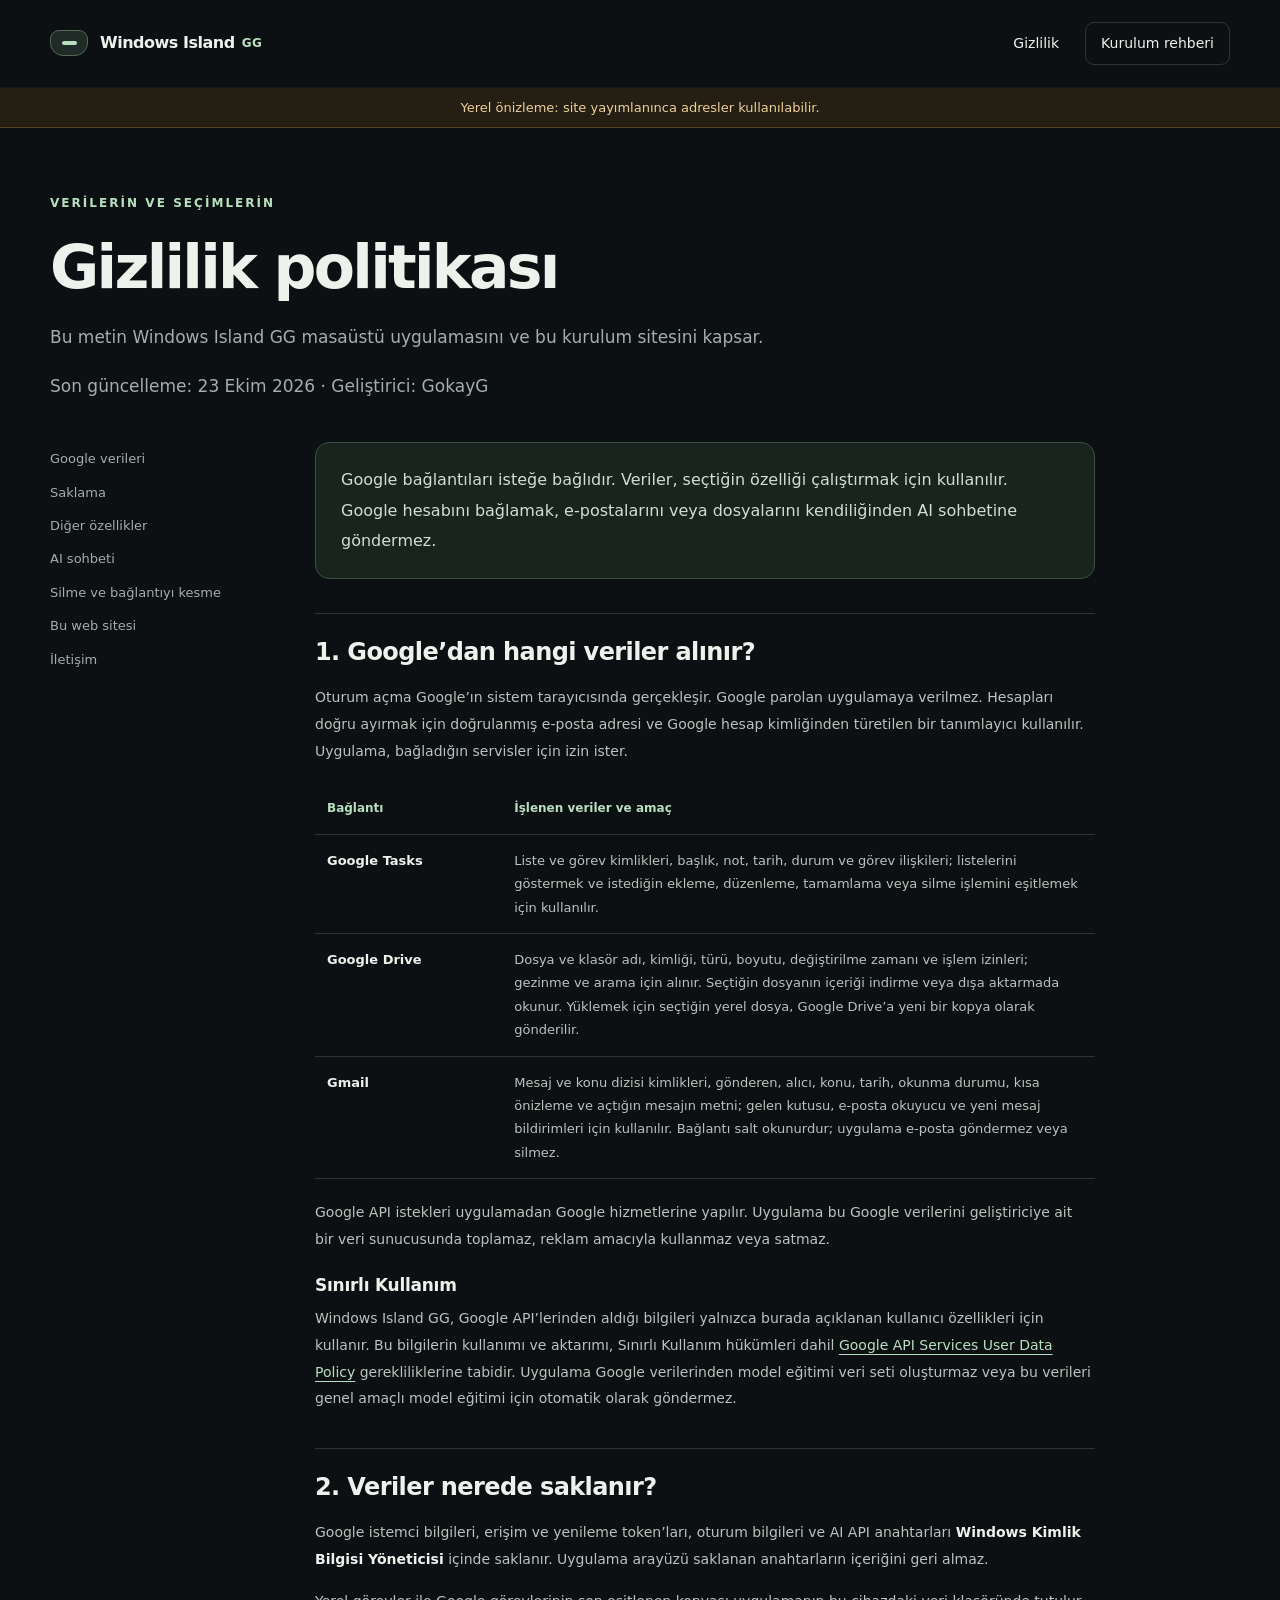
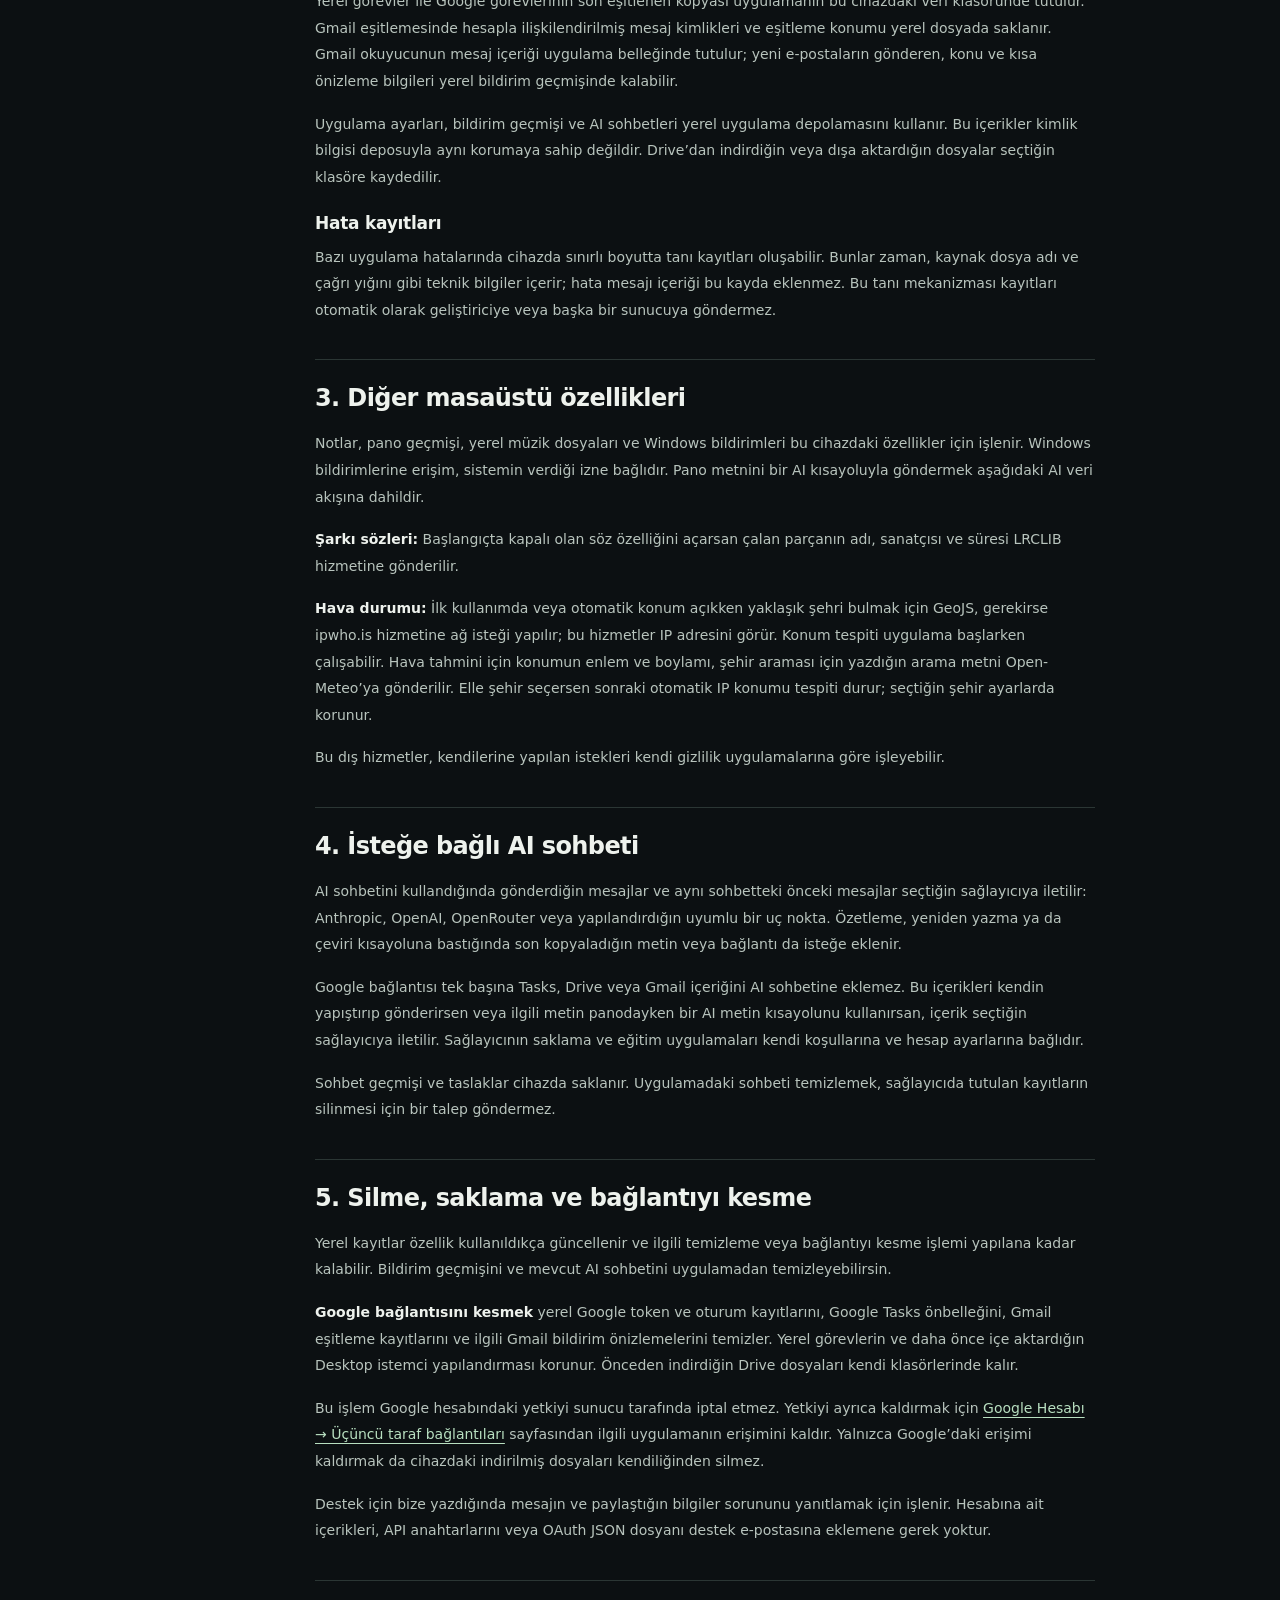
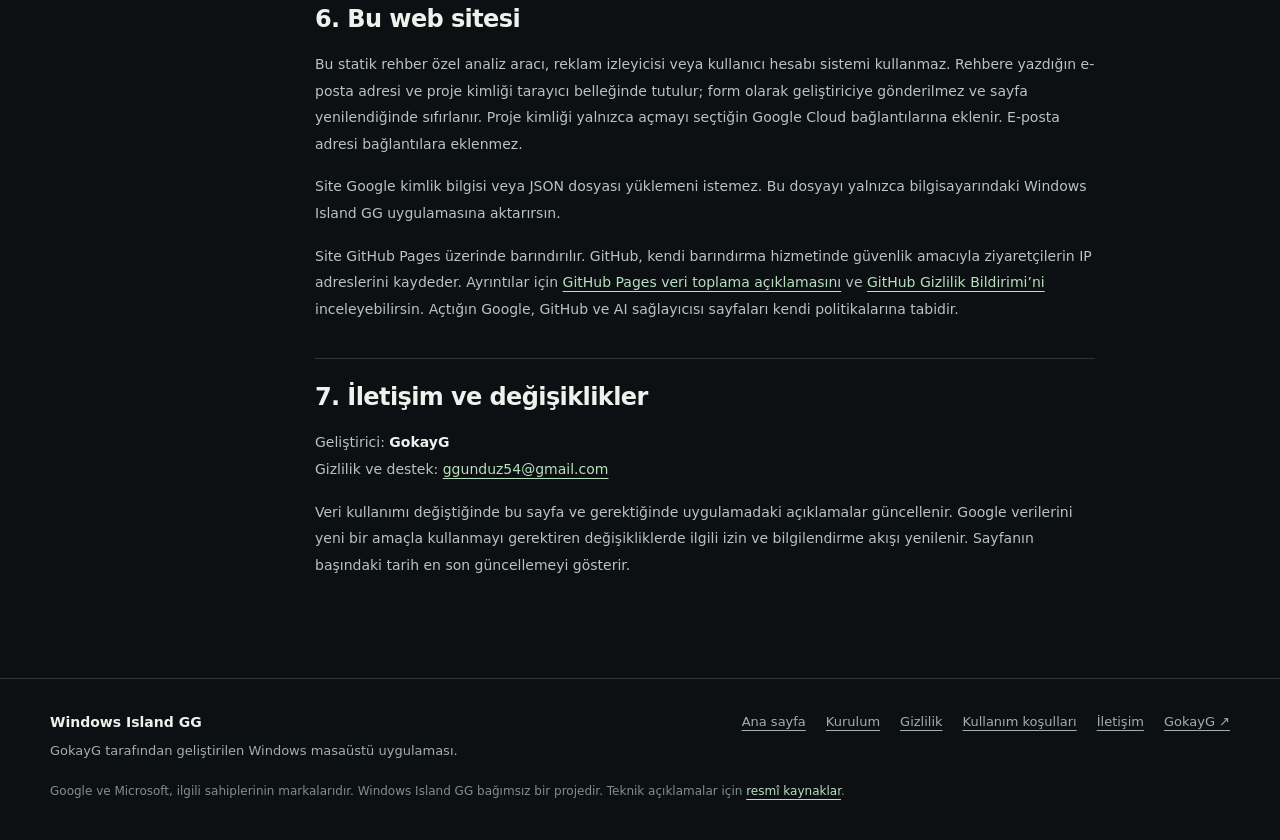
==== privacy.html @ 5be058dc "Publish Windows Island GG information and Google setup guide" ====
<!doctype html>
<html lang="tr"><head><meta charset="utf-8"><meta name="viewport" content="width=device-width,initial-scale=1"><meta name="theme-color" content="#0c1012"><meta name="description" content="Windows Island GG’nin Google verilerini, yerel depolamayı ve isteğe bağlı AI sohbetini nasıl kullandığını öğren."><meta name="referrer" content="strict-origin-when-cross-origin"><title>Gizlilik politikası · Windows Island GG</title><link rel="stylesheet" href="assets/site.css"><script src="assets/setup.js" defer></script></head><body><a class="skip-link" href="#main">İçeriğe geç</a>
<header class="site-header"><div class="container header-inner"><a class="brand" href="index.html" aria-label="Windows Island GG ana sayfa"><span class="brand-mark" aria-hidden="true"></span>Windows Island <span>GG</span></a><nav class="header-nav" aria-label="Ana gezinme"><a href="privacy.html" class="hide-mobile" aria-current="page">Gizlilik</a><a href="setup.html" class="nav-action">Kurulum rehberi</a></nav></div></header>
<div class="local-preview" data-local-preview hidden>Yerel önizleme: site yayımlanınca adresler kullanılabilir.</div><main id="main" class="container"><div class="page-heading"><p class="eyebrow">Verilerin ve seçimlerin</p><h1>Gizlilik politikası</h1><p>Bu metin Windows Island GG masaüstü uygulamasını ve bu kurulum sitesini kapsar.</p><p class="meta">Son güncelleme: 23 Ekim 2026 · Geliştirici: GokayG</p></div><div class="legal-wrap"><nav class="legal-nav" aria-label="Gizlilik bölümleri"><a href="#google-data">Google verileri</a><a href="#storage">Saklama</a><a href="#other-features">Diğer özellikler</a><a href="#ai">AI sohbeti</a><a href="#delete">Silme ve bağlantıyı kesme</a><a href="#site">Bu web sitesi</a><a href="#contact">İletişim</a></nav><article class="legal-content"><p class="legal-lead">Google bağlantıları isteğe bağlıdır. Veriler, seçtiğin özelliği çalıştırmak için kullanılır. Google hesabını bağlamak, e-postalarını veya dosyalarını kendiliğinden AI sohbetine göndermez.</p>
<section id="google-data"><h2>1. Google’dan hangi veriler alınır?</h2><p>Oturum açma Google’ın sistem tarayıcısında gerçekleşir. Google parolan uygulamaya verilmez. Hesapları doğru ayırmak için doğrulanmış e-posta adresi ve Google hesap kimliğinden türetilen bir tanımlayıcı kullanılır. Uygulama, bağladığın servisler için izin ister.</p><div class="table-scroll"><table class="legal-table"><thead><tr><th>Bağlantı</th><th>İşlenen veriler ve amaç</th></tr></thead><tbody><tr><td>Google Tasks</td><td>Liste ve görev kimlikleri, başlık, not, tarih, durum ve görev ilişkileri; listelerini göstermek ve istediğin ekleme, düzenleme, tamamlama veya silme işlemini eşitlemek için kullanılır.</td></tr><tr><td>Google Drive</td><td>Dosya ve klasör adı, kimliği, türü, boyutu, değiştirilme zamanı ve işlem izinleri; gezinme ve arama için alınır. Seçtiğin dosyanın içeriği indirme veya dışa aktarmada okunur. Yüklemek için seçtiğin yerel dosya, Google Drive’a yeni bir kopya olarak gönderilir.</td></tr><tr><td>Gmail</td><td>Mesaj ve konu dizisi kimlikleri, gönderen, alıcı, konu, tarih, okunma durumu, kısa önizleme ve açtığın mesajın metni; gelen kutusu, e-posta okuyucu ve yeni mesaj bildirimleri için kullanılır. Bağlantı salt okunurdur; uygulama e-posta göndermez veya silmez.</td></tr></tbody></table></div><p>Google API istekleri uygulamadan Google hizmetlerine yapılır. Uygulama bu Google verilerini geliştiriciye ait bir veri sunucusunda toplamaz, reklam amacıyla kullanmaz veya satmaz.</p><h3>Sınırlı Kullanım</h3><p>Windows Island GG, Google API’lerinden aldığı bilgileri yalnızca burada açıklanan kullanıcı özellikleri için kullanır. Bu bilgilerin kullanımı ve aktarımı, Sınırlı Kullanım hükümleri dahil <a href="https://developers.google.com/terms/api-services-user-data-policy" target="_blank" rel="noopener noreferrer">Google API Services User Data Policy</a> gerekliliklerine tabidir. Uygulama Google verilerinden model eğitimi veri seti oluşturmaz veya bu verileri genel amaçlı model eğitimi için otomatik olarak göndermez.</p></section>
<section id="storage"><h2>2. Veriler nerede saklanır?</h2><p>Google istemci bilgileri, erişim ve yenileme token’ları, oturum bilgileri ve AI API anahtarları <strong>Windows Kimlik Bilgisi Yöneticisi</strong> içinde saklanır. Uygulama arayüzü saklanan anahtarların içeriğini geri almaz.</p><p>Yerel görevler ile Google görevlerinin son eşitlenen kopyası uygulamanın bu cihazdaki veri klasöründe tutulur. Gmail eşitlemesinde hesapla ilişkilendirilmiş mesaj kimlikleri ve eşitleme konumu yerel dosyada saklanır. Gmail okuyucunun mesaj içeriği uygulama belleğinde tutulur; yeni e-postaların gönderen, konu ve kısa önizleme bilgileri yerel bildirim geçmişinde kalabilir.</p><p>Uygulama ayarları, bildirim geçmişi ve AI sohbetleri yerel uygulama depolamasını kullanır. Bu içerikler kimlik bilgisi deposuyla aynı korumaya sahip değildir. Drive’dan indirdiğin veya dışa aktardığın dosyalar seçtiğin klasöre kaydedilir.</p><h3>Hata kayıtları</h3><p>Bazı uygulama hatalarında cihazda sınırlı boyutta tanı kayıtları oluşabilir. Bunlar zaman, kaynak dosya adı ve çağrı yığını gibi teknik bilgiler içerir; hata mesajı içeriği bu kayda eklenmez. Bu tanı mekanizması kayıtları otomatik olarak geliştiriciye veya başka bir sunucuya göndermez.</p></section>
<section id="other-features"><h2>3. Diğer masaüstü özellikleri</h2><p>Notlar, pano geçmişi, yerel müzik dosyaları ve Windows bildirimleri bu cihazdaki özellikler için işlenir. Windows bildirimlerine erişim, sistemin verdiği izne bağlıdır. Pano metnini bir AI kısayoluyla göndermek aşağıdaki AI veri akışına dahildir.</p><p><strong>Şarkı sözleri:</strong> Başlangıçta kapalı olan söz özelliğini açarsan çalan parçanın adı, sanatçısı ve süresi LRCLIB hizmetine gönderilir.</p><p><strong>Hava durumu:</strong> İlk kullanımda veya otomatik konum açıkken yaklaşık şehri bulmak için GeoJS, gerekirse ipwho.is hizmetine ağ isteği yapılır; bu hizmetler IP adresini görür. Konum tespiti uygulama başlarken çalışabilir. Hava tahmini için konumun enlem ve boylamı, şehir araması için yazdığın arama metni Open-Meteo’ya gönderilir. Elle şehir seçersen sonraki otomatik IP konumu tespiti durur; seçtiğin şehir ayarlarda korunur.</p><p>Bu dış hizmetler, kendilerine yapılan istekleri kendi gizlilik uygulamalarına göre işleyebilir.</p></section><section id="ai"><h2>4. İsteğe bağlı AI sohbeti</h2><p>AI sohbetini kullandığında gönderdiğin mesajlar ve aynı sohbetteki önceki mesajlar seçtiğin sağlayıcıya iletilir: Anthropic, OpenAI, OpenRouter veya yapılandırdığın uyumlu bir uç nokta. Özetleme, yeniden yazma ya da çeviri kısayoluna bastığında son kopyaladığın metin veya bağlantı da isteğe eklenir.</p><p>Google bağlantısı tek başına Tasks, Drive veya Gmail içeriğini AI sohbetine eklemez. Bu içerikleri kendin yapıştırıp gönderirsen veya ilgili metin panodayken bir AI metin kısayolunu kullanırsan, içerik seçtiğin sağlayıcıya iletilir. Sağlayıcının saklama ve eğitim uygulamaları kendi koşullarına ve hesap ayarlarına bağlıdır.</p><p>Sohbet geçmişi ve taslaklar cihazda saklanır. Uygulamadaki sohbeti temizlemek, sağlayıcıda tutulan kayıtların silinmesi için bir talep göndermez.</p></section>
<section id="delete"><h2>5. Silme, saklama ve bağlantıyı kesme</h2><p>Yerel kayıtlar özellik kullanıldıkça güncellenir ve ilgili temizleme veya bağlantıyı kesme işlemi yapılana kadar kalabilir. Bildirim geçmişini ve mevcut AI sohbetini uygulamadan temizleyebilirsin.</p><p><strong>Google bağlantısını kesmek</strong> yerel Google token ve oturum kayıtlarını, Google Tasks önbelleğini, Gmail eşitleme kayıtlarını ve ilgili Gmail bildirim önizlemelerini temizler. Yerel görevlerin ve daha önce içe aktardığın Desktop istemci yapılandırması korunur. Önceden indirdiğin Drive dosyaları kendi klasörlerinde kalır.</p><p>Bu işlem Google hesabındaki yetkiyi sunucu tarafında iptal etmez. Yetkiyi ayrıca kaldırmak için <a href="https://myaccount.google.com/connections" target="_blank" rel="noopener noreferrer">Google Hesabı → Üçüncü taraf bağlantıları</a> sayfasından ilgili uygulamanın erişimini kaldır. Yalnızca Google’daki erişimi kaldırmak da cihazdaki indirilmiş dosyaları kendiliğinden silmez.</p><p>Destek için bize yazdığında mesajın ve paylaştığın bilgiler sorununu yanıtlamak için işlenir. Hesabına ait içerikleri, API anahtarlarını veya OAuth JSON dosyanı destek e-postasına eklemene gerek yoktur.</p></section>
<section id="site"><h2>6. Bu web sitesi</h2><p>Bu statik rehber özel analiz aracı, reklam izleyicisi veya kullanıcı hesabı sistemi kullanmaz. Rehbere yazdığın e-posta adresi ve proje kimliği tarayıcı belleğinde tutulur; form olarak geliştiriciye gönderilmez ve sayfa yenilendiğinde sıfırlanır. Proje kimliği yalnızca açmayı seçtiğin Google Cloud bağlantılarına eklenir. E-posta adresi bağlantılara eklenmez.</p><p>Site Google kimlik bilgisi veya JSON dosyası yüklemeni istemez. Bu dosyayı yalnızca bilgisayarındaki Windows Island GG uygulamasına aktarırsın.</p><p>Site GitHub Pages üzerinde barındırılır. GitHub, kendi barındırma hizmetinde güvenlik amacıyla ziyaretçilerin IP adreslerini kaydeder. Ayrıntılar için <a href="https://docs.github.com/en/pages/getting-started-with-github-pages/what-is-github-pages#data-collection" target="_blank" rel="noopener noreferrer">GitHub Pages veri toplama açıklamasını</a> ve <a href="https://docs.github.com/en/site-policy/privacy-policies/github-general-privacy-statement" target="_blank" rel="noopener noreferrer">GitHub Gizlilik Bildirimi’ni</a> inceleyebilirsin. Açtığın Google, GitHub ve AI sağlayıcısı sayfaları kendi politikalarına tabidir.</p></section>
<section id="contact"><h2>7. İletişim ve değişiklikler</h2><p>Geliştirici: <strong>GokayG</strong><br>Gizlilik ve destek: <a href="mailto:ggunduz54@gmail.com">ggunduz54@gmail.com</a></p><p>Veri kullanımı değiştiğinde bu sayfa ve gerektiğinde uygulamadaki açıklamalar güncellenir. Google verilerini yeni bir amaçla kullanmayı gerektiren değişikliklerde ilgili izin ve bilgilendirme akışı yenilenir. Sayfanın başındaki tarih en son güncellemeyi gösterir.</p></section></article></div></main><footer class="site-footer"><div class="container"><div class="footer-top"><div class="footer-brand">Windows Island GG<small>GokayG tarafından geliştirilen Windows masaüstü uygulaması.</small></div><nav class="footer-links" aria-label="Alt bilgi"><a href="index.html">Ana sayfa</a><a href="setup.html">Kurulum</a><a href="privacy.html">Gizlilik</a><a href="terms.html">Kullanım koşulları</a><a href="mailto:ggunduz54@gmail.com">İletişim</a><a href="https://github.com/GokayG" target="_blank" rel="noopener noreferrer">GokayG ↗</a></nav></div><p class="footer-meta">Google ve Microsoft, ilgili sahiplerinin markalarıdır. Windows Island GG bağımsız bir projedir. Teknik açıklamalar için <a href="setup.html#sources">resmî kaynaklar</a>.</p></div></footer></body></html>
---- assets/site.css ----
@charset "UTF-8";
:root{color-scheme:dark;--bg:#0c1012;--panel:#141a1d;--panel-soft:#111719;--ink:#eef2ed;--muted:#a2afab;--line:#2b3634;--mint:#b8dfc0;--mint-dark:#17291e;--amber:#edd09b;--radius:20px;font-family:Inter,"Segoe UI",system-ui,-apple-system,BlinkMacSystemFont,sans-serif;font-synthesis:none}
*{box-sizing:border-box}html{scroll-behavior:smooth;scroll-padding-top:100px}body{margin:0;background:var(--bg);color:var(--ink);font-size:16px;line-height:1.65}button,input,textarea{font:inherit}a{color:var(--mint);text-decoration-thickness:1px;text-underline-offset:4px}a:hover{color:#ddf4e0}button,a,input,textarea,summary{touch-action:manipulation}button{cursor:pointer}button:disabled{cursor:default;opacity:.4}a:focus-visible,button:focus-visible,input:focus-visible,textarea:focus-visible,summary:focus-visible{outline:3px solid var(--mint);outline-offset:4px}h1,h2,h3,p{margin:0}h1,h2,h3{line-height:1.13;letter-spacing:-.045em}h1{font-size:clamp(40px,5.5vw,76px);font-weight:620}h2{font-size:clamp(28px,3vw,42px);font-weight:600}h3{font-size:21px;font-weight:600;letter-spacing:-.025em}p+p{margin-top:16px}ul,ol{padding-left:22px}li+li{margin-top:9px}strong{font-weight:650;color:var(--ink)}code{font: .89em "Cascadia Code",Consolas,monospace;overflow-wrap:anywhere}small{font-size:13px}.container{width:min(1180px,calc(100% - 64px));margin:0 auto}.muted{color:var(--muted)}.eyebrow{font-size:12px;text-transform:uppercase;letter-spacing:.17em;font-weight:650;color:var(--mint);margin-bottom:20px}.skip-link{position:fixed;top:8px;left:8px;z-index:100;transform:translateY(-160%);padding:12px 18px;border-radius:10px;background:var(--mint);color:#101913}.skip-link:focus{transform:none}.site-header{height:88px;border-bottom:1px solid #ffffff09;display:flex;align-items:center}.header-inner{display:flex;align-items:center;justify-content:space-between;gap:24px}.brand{display:flex;align-items:center;gap:12px;color:var(--ink);text-decoration:none;font-weight:650;letter-spacing:-.03em;font-size:16px}.brand-mark{width:38px;height:26px;background:#202a26;border:1px solid #536956;border-radius:9px 9px 13px 13px;display:grid;place-items:center}.brand-mark:after{content:"";width:15px;height:4px;border-radius:9px;background:var(--mint)}.brand span:last-child{color:var(--mint);font-size:12px;letter-spacing:.04em;margin-left:-5px}.header-nav{display:flex;align-items:center;gap:26px;font-size:14px}.header-nav a{color:var(--muted);text-decoration:none}.header-nav a[aria-current="page"],.header-nav a:hover{color:var(--ink)}.header-nav .nav-action{padding:9px 15px;border:1px solid var(--line);border-radius:9px;color:var(--ink)}.local-preview{padding:9px 20px;text-align:center;font-size:13px;color:var(--amber);background:#251e12;border-bottom:1px solid #554327}.local-preview[hidden]{display:none}.hero{padding:100px 0 86px;display:grid;grid-template-columns:1.05fr 1fr;align-items:center;gap:62px}.hero h1 span{color:var(--mint)}.hero-description{font-size:18px;line-height:1.65;color:var(--muted);max-width:500px;margin-top:28px}.hero-actions{display:flex;align-items:center;flex-wrap:wrap;gap:14px;margin-top:32px}.button{display:inline-flex;align-items:center;justify-content:center;gap:12px;min-height:46px;padding:12px 20px;border:1px solid var(--line);border-radius:10px;background:var(--panel);color:var(--ink);text-decoration:none;font-size:14px;font-weight:600;line-height:1.4}.button:hover{border-color:#708578;color:var(--ink);background:#202925}.button.primary{color:#15221a;background:var(--mint);border-color:var(--mint)}.button.primary:hover{background:#cce9d1;border-color:#cce9d1}.text-link{font-size:14px}.hero-meta{margin-top:24px;display:flex;gap:20px;flex-wrap:wrap;font-size:12px;color:var(--muted)}.hero-meta span:before{content:"";display:inline-block;width:5px;height:5px;background:var(--mint);border-radius:100%;margin-right:8px;vertical-align:2px}.product-stage{min-height:390px;position:relative;display:flex;align-items:center;justify-content:center;border:1px solid #334039;border-radius:28px;background:radial-gradient(ellipse at 70% 20%,#a9d6af13,transparent 60%),linear-gradient(145deg,#1a2420,#111715);padding:45px 28px}.stage-top{position:absolute;left:26px;top:20px;right:26px;display:flex;justify-content:space-between;font-size:10px;letter-spacing:.12em;text-transform:uppercase;color:#8b9d91}.stage-bottom{position:absolute;bottom:17px;left:26px;right:26px;text-align:center;font-size:11px;color:#83958a}.island-demo{width:100%;max-width:375px;border:1px solid #37443d;background:#0b0f0d;box-shadow:0 26px 55px #0008;border-radius:30px 30px 23px 23px;padding:0 24px 23px;transform:rotate(-2deg)}.demo-camera{width:69px;height:15px;border-radius:0 0 11px 11px;margin:0 auto 18px;background:#233329;display:flex;justify-content:center;align-items:center;gap:7px}.demo-camera i{width:5px;height:5px;border-radius:50%;background:#567761}.demo-header{display:flex;justify-content:space-between;align-items:center;margin-bottom:19px;font-size:11px;color:#9cab9f}.demo-header strong{font-size:15px}.demo-pill{border:1px solid #3c5041;background:#1c2e22;padding:3px 8px;border-radius:20px;color:#bddec5;font-size:10px}.demo-row{display:flex;gap:12px;align-items:center;border-top:1px solid #253128;padding:12px 0;font-size:12px}.demo-row:before{content:"";width:13px;height:13px;flex:none;border:1px solid #5b7160;border-radius:4px}.demo-row.done{color:#788b7b;text-decoration:line-through}.demo-row.done:before{background:#a9d2b2;border-color:#a9d2b2;box-shadow:inset 0 0 0 3px #213a28}.demo-tabs{display:flex;gap:7px;border-top:1px solid #253128;padding-top:14px;margin-top:3px}.demo-tabs span{font-size:10px;padding:5px 9px;border:1px solid #2b3a2e;border-radius:7px;color:#9eafa2}.demo-tabs span:first-child{color:#cee6d2;background:#1b2d20}.section{padding:68px 0;border-top:1px solid var(--line)}.section-heading{display:flex;align-items:flex-end;justify-content:space-between;gap:28px;margin-bottom:30px}.section-heading p{color:var(--muted);max-width:460px;font-size:15px}.feature-grid{display:grid;grid-template-columns:repeat(3,1fr);gap:16px}.feature{background:var(--panel-soft);border:1px solid var(--line);border-radius:var(--radius);padding:29px;min-width:0}.feature-number{display:inline-flex;align-items:center;justify-content:center;width:32px;height:32px;border:1px solid #415548;border-radius:10px;color:var(--mint);font:12px Consolas,monospace;margin-bottom:25px}.feature p{font-size:14px;line-height:1.7;margin-top:15px;color:var(--muted)}.quiet-row{display:flex;gap:26px;flex-wrap:wrap;margin-top:28px;color:var(--muted);font-size:13px}.callout{padding:38px 42px;border:1px solid #3c5142;border-radius:var(--radius);background:#16241b;display:flex;gap:30px;justify-content:space-between;align-items:center}.callout h2{font-size:29px}.callout p{margin-top:12px;color:#b3c6b7;max-width:670px;font-size:15px}.callout .button{flex:none}.site-footer{border-top:1px solid var(--line);padding:32px 0 38px;margin-top:64px}.footer-top{display:flex;justify-content:space-between;gap:30px;align-items:flex-start}.footer-links{display:flex;gap:20px;flex-wrap:wrap;font-size:13px}.footer-links a{color:var(--muted)}.footer-meta{font-size:12px;color:#7f9187;margin-top:20px;max-width:900px}.footer-brand{font-size:14px;font-weight:600}.footer-brand small{display:block;color:var(--muted);font-weight:400;margin-top:6px}.page-heading{padding:66px 0 42px;max-width:850px}.page-heading h1{font-size:clamp(36px,4.7vw,60px)}.page-heading p:not(.eyebrow){color:var(--muted);margin-top:21px;max-width:750px;font-size:17px}.page-heading .meta{font-size:13px;margin-top:15px}.wizard-layout{display:grid;grid-template-columns:220px minmax(0,1fr);gap:35px;align-items:start}.wizard-sidebar{position:sticky;top:24px}.step-nav{display:grid;gap:6px}.step-link{display:flex;gap:13px;align-items:center;background:transparent;border:1px solid transparent;color:var(--muted);border-radius:12px;text-align:left;padding:12px 13px;font-size:14px;line-height:1.3;min-height:51px}.step-link span{font:12px Consolas,monospace;color:#7b9383;min-width:16px}.step-link[aria-current="step"]{color:var(--ink);border-color:#3b5142;background:#19251d}.step-link[aria-current="step"] span{color:var(--mint)}.sidebar-note{font-size:12px;line-height:1.6;color:#8e9f94;margin:25px 13px 0}.wizard-main{min-width:0}.wizard-topbar{display:flex;align-items:center;justify-content:space-between;gap:12px;margin-bottom:16px;font-size:12px;color:var(--muted)}.wizard-topbar strong{font:12px Consolas,monospace;color:var(--mint)}.step-panel{border:1px solid var(--line);background:var(--panel-soft);border-radius:var(--radius);padding:35px 36px}.step-panel[hidden]{display:none}.step-panel h2{font-size:29px;letter-spacing:-.035em;margin-bottom:16px}.step-intro{color:var(--muted);font-size:15px;margin-bottom:25px;line-height:1.7}.step-open{margin-bottom:25px}.field{margin:22px 0}.field label,.field-title{display:block;font-size:13px;font-weight:600;margin-bottom:8px}.field label span,.field-title span{color:var(--muted);font-weight:400}.copy-row{display:flex;align-items:stretch;gap:8px;min-width:0}.copy-row input,.copy-row textarea{min-width:0;flex:1}.copy-row .copy{flex:none}.field input,.field textarea,.copy-value{background:#0c1210;border:1px solid #34423a;border-radius:9px;color:var(--ink);padding:12px 13px;width:100%;min-height:46px;font-size:14px}.field input[readonly],.field textarea[readonly]{color:#c0d3c5;font-family:"Cascadia Code",Consolas,monospace;font-size:13px}.field input::placeholder{color:#798d7e}.field input[aria-invalid="true"]{border-color:#cda676}.field textarea{resize:vertical;line-height:1.65}.copy{font-size:12px;background:#202d24;border:1px solid #425648;color:#cce2d1;border-radius:9px;padding:9px 13px;min-width:78px}.copy:hover{background:#2b3c30}.field-note{margin-top:8px!important;font-size:12px!important;line-height:1.6;color:var(--muted)}.field-error{font-size:12px;color:var(--amber);margin-top:7px;min-height:18px}.note{border-left:2px solid #6f9276;padding:12px 17px;background:#1b2a204d;color:#b5c7b9;font-size:13px;line-height:1.75;border-radius:0 8px 8px 0;margin:22px 0}.note.warning{border-color:#bda06a;color:#d0c2aa;background:#392d191f}.note p+p{margin-top:9px}.expected{display:flex;gap:11px;align-items:flex-start;padding:15px 17px;border:1px solid #354f3d;border-radius:10px;color:#c5ddcb;background:#16271b66;font-size:13px;margin-top:28px;line-height:1.65}.expected:before{content:"✓";font-weight:700;color:var(--mint)}.expected strong{color:#d6eadb}.service-picker{border:0;padding:0;margin:0 0 24px;display:grid;grid-template-columns:repeat(3,1fr);gap:10px}.service-picker legend{font-size:13px;font-weight:600;margin-bottom:12px}.service-choice{display:flex;flex-direction:column;gap:8px;border:1px solid #35463a;background:#111a14;border-radius:11px;padding:15px;font-size:13px;cursor:pointer}.service-choice:has(input:checked){border-color:#9cbd9f;background:#1c2d21}.service-choice .choice-title{display:flex;align-items:center;gap:8px;font-size:14px;font-weight:600}.service-choice input{accent-color:#bbdec2;width:16px;height:16px;margin:0}.service-choice small{font-size:11px;line-height:1.6;color:var(--muted)}.api-list{display:grid;gap:10px}.api-row{display:flex;align-items:center;justify-content:space-between;gap:15px;padding:16px;border:1px solid var(--line);border-radius:12px}.api-row[hidden]{display:none}.api-row strong{font-size:14px}.api-row small{display:block;font-size:12px;color:var(--muted);margin-top:3px}.api-row .button{min-height:40px;padding:9px 13px;flex:none;font-size:12px}.scope-list{font-size:12px;color:var(--muted);line-height:1.8;overflow-wrap:anywhere;font-family:"Cascadia Code",Consolas,monospace}.scope-list li+li{margin-top:5px}.steps-inline{font-size:14px;color:var(--muted);line-height:1.8}.steps-inline li::marker{color:var(--mint);font-weight:600}details{border-top:1px solid var(--line);padding:18px 0;margin-top:14px;font-size:14px;color:var(--muted)}details summary{color:var(--ink);font-size:14px;cursor:pointer;font-weight:600;line-height:1.5}details>p{margin-top:16px}details .field{margin:18px 0}.wizard-controls{display:flex;align-items:center;justify-content:space-between;gap:15px;margin-top:18px}.wizard-controls .button{min-width:120px}.wizard-status{font-size:13px;min-height:24px;line-height:1.6;color:var(--mint);margin:15px 1px 0}.source-note{font-size:12px;line-height:1.8;color:var(--muted);margin-top:20px}.source-note a{color:#a2c5aa}.setup-bottom{margin-top:46px;border-top:1px solid var(--line);padding-top:32px}.setup-bottom h2{font-size:25px;margin-bottom:22px}.faq{max-width:900px}.faq details{margin:0;padding:21px 0}.faq details p{line-height:1.8;font-size:14px}.legal-wrap{display:grid;grid-template-columns:220px minmax(0,780px);gap:45px;align-items:start}.legal-nav{position:sticky;top:30px;display:grid;gap:12px;font-size:13px;padding-top:6px}.legal-nav a{color:var(--muted);text-decoration:none}.legal-content{min-width:0}.legal-content section{border-top:1px solid var(--line);padding-top:25px;margin-bottom:36px}.legal-content h2{font-size:24px;letter-spacing:-.025em;margin-bottom:18px}.legal-content h3{font-size:17px;margin:24px 0 10px;letter-spacing:-.015em}.legal-content p,.legal-content li{font-size:14px;line-height:1.9;color:#b8c4bd}.legal-content .legal-lead{font-size:16px;color:#d3ddd6;padding:22px 25px;border:1px solid #3b4f42;background:#18241d;border-radius:14px;margin-bottom:34px}.legal-table{border-collapse:collapse;width:100%;font-size:13px;line-height:1.8;margin:20px 0}.legal-table th,.legal-table td{text-align:left;vertical-align:top;border-bottom:1px solid var(--line);padding:14px 12px}.legal-table th{color:var(--mint);font-size:12px}.legal-table td{color:#b8c4bd}.legal-table td:first-child{color:var(--ink);font-weight:600;width:24%}.table-scroll{overflow-x:auto}.legal-content .source-note{font-size:12px}.no-js{margin:20px 0;padding:15px 20px;border:1px solid var(--line);border-radius:10px;color:var(--amber);font-size:14px}
@media(max-width:1000px){.hero{gap:35px;padding-top:70px}.hero h1{font-size:57px}.product-stage{min-height:360px;padding:42px 20px}.feature{padding:23px}.wizard-layout{grid-template-columns:190px minmax(0,1fr);gap:25px}.step-panel{padding:28px}.service-picker{grid-template-columns:1fr}.service-choice{flex-direction:row;gap:15px;align-items:center}.service-choice .choice-title{width:90px;flex:none}.legal-wrap{grid-template-columns:180px minmax(0,1fr);gap:30px}}
@media(max-width:760px){.container{width:calc(100% - 36px)}.site-header{height:75px}.brand{gap:8px;font-size:14px}.brand-mark{width:31px;height:23px}.header-nav{gap:15px;font-size:12px}.header-nav .hide-mobile{display:none}.header-nav .nav-action{padding:8px 10px}.hero{grid-template-columns:1fr;padding:52px 0;gap:43px}.hero h1{font-size:clamp(45px,8vw,60px)}.hero-description{font-size:16px;margin-top:23px;max-width:560px}.hero-actions{margin-top:26px}.product-stage{min-height:350px;width:100%;max-width:560px}.island-demo{max-width:350px}.section{padding:45px 0}.section-heading{display:block}.section-heading p{margin-top:18px}.feature-grid{grid-template-columns:1fr}.feature{padding:24px;min-height:auto}.feature-number{margin-bottom:20px}.feature p{max-width:600px}.callout{padding:29px;display:block}.callout .button{margin-top:22px}.callout h2{font-size:27px}.footer-top{flex-direction:column;gap:23px}.footer-links{gap:14px 20px}.site-footer{margin-top:45px}.page-heading{padding:45px 0 31px}.page-heading h1{font-size:42px}.page-heading p:not(.eyebrow){font-size:15px;margin-top:18px}.wizard-layout{grid-template-columns:1fr;gap:20px}.wizard-sidebar{position:static;min-width:0}.step-nav{display:flex;overflow-x:auto;gap:7px;padding:2px 1px 8px;scrollbar-width:thin}.step-link{min-width:123px;padding:11px;gap:8px;font-size:12px;min-height:44px}.sidebar-note{display:none}.step-panel{padding:25px 22px;border-radius:16px}.step-panel h2{font-size:26px}.step-intro{font-size:14px}.wizard-topbar{font-size:11px}.wizard-controls .button{min-width:112px}.field input[readonly],.field textarea[readonly]{font-size:12px}.copy{min-width:70px;padding:9px 11px}.api-row{padding:14px;gap:10px}.api-row .button{padding:8px 10px}.legal-wrap{display:block}.legal-nav{position:static;display:flex;flex-wrap:wrap;gap:10px 18px;margin-bottom:30px;font-size:12px}.legal-content section{margin-bottom:29px}.legal-content .legal-lead{padding:19px 21px;font-size:15px}.legal-table th,.legal-table td{padding:11px 9px}.legal-table td:first-child{width:28%}.table-scroll{margin-left:-4px;margin-right:-4px}}
@media(max-width:390px){.container{width:calc(100% - 28px)}.brand{font-size:13px}.header-nav{gap:10px}.header-nav .nav-action{font-size:11px}.hero h1{font-size:44px}.page-heading h1{font-size:37px}.step-panel{padding:23px 18px}.service-choice{gap:9px}.service-choice .choice-title{width:82px}.api-row{align-items:flex-start}.api-row small{font-size:11px}.copy{min-width:64px;font-size:11px}.button{padding:11px 16px}.legal-table{font-size:12px}}
@media(prefers-reduced-motion:reduce){html{scroll-behavior:auto}*,*:before,*:after{transition:none!important;animation:none!important}}
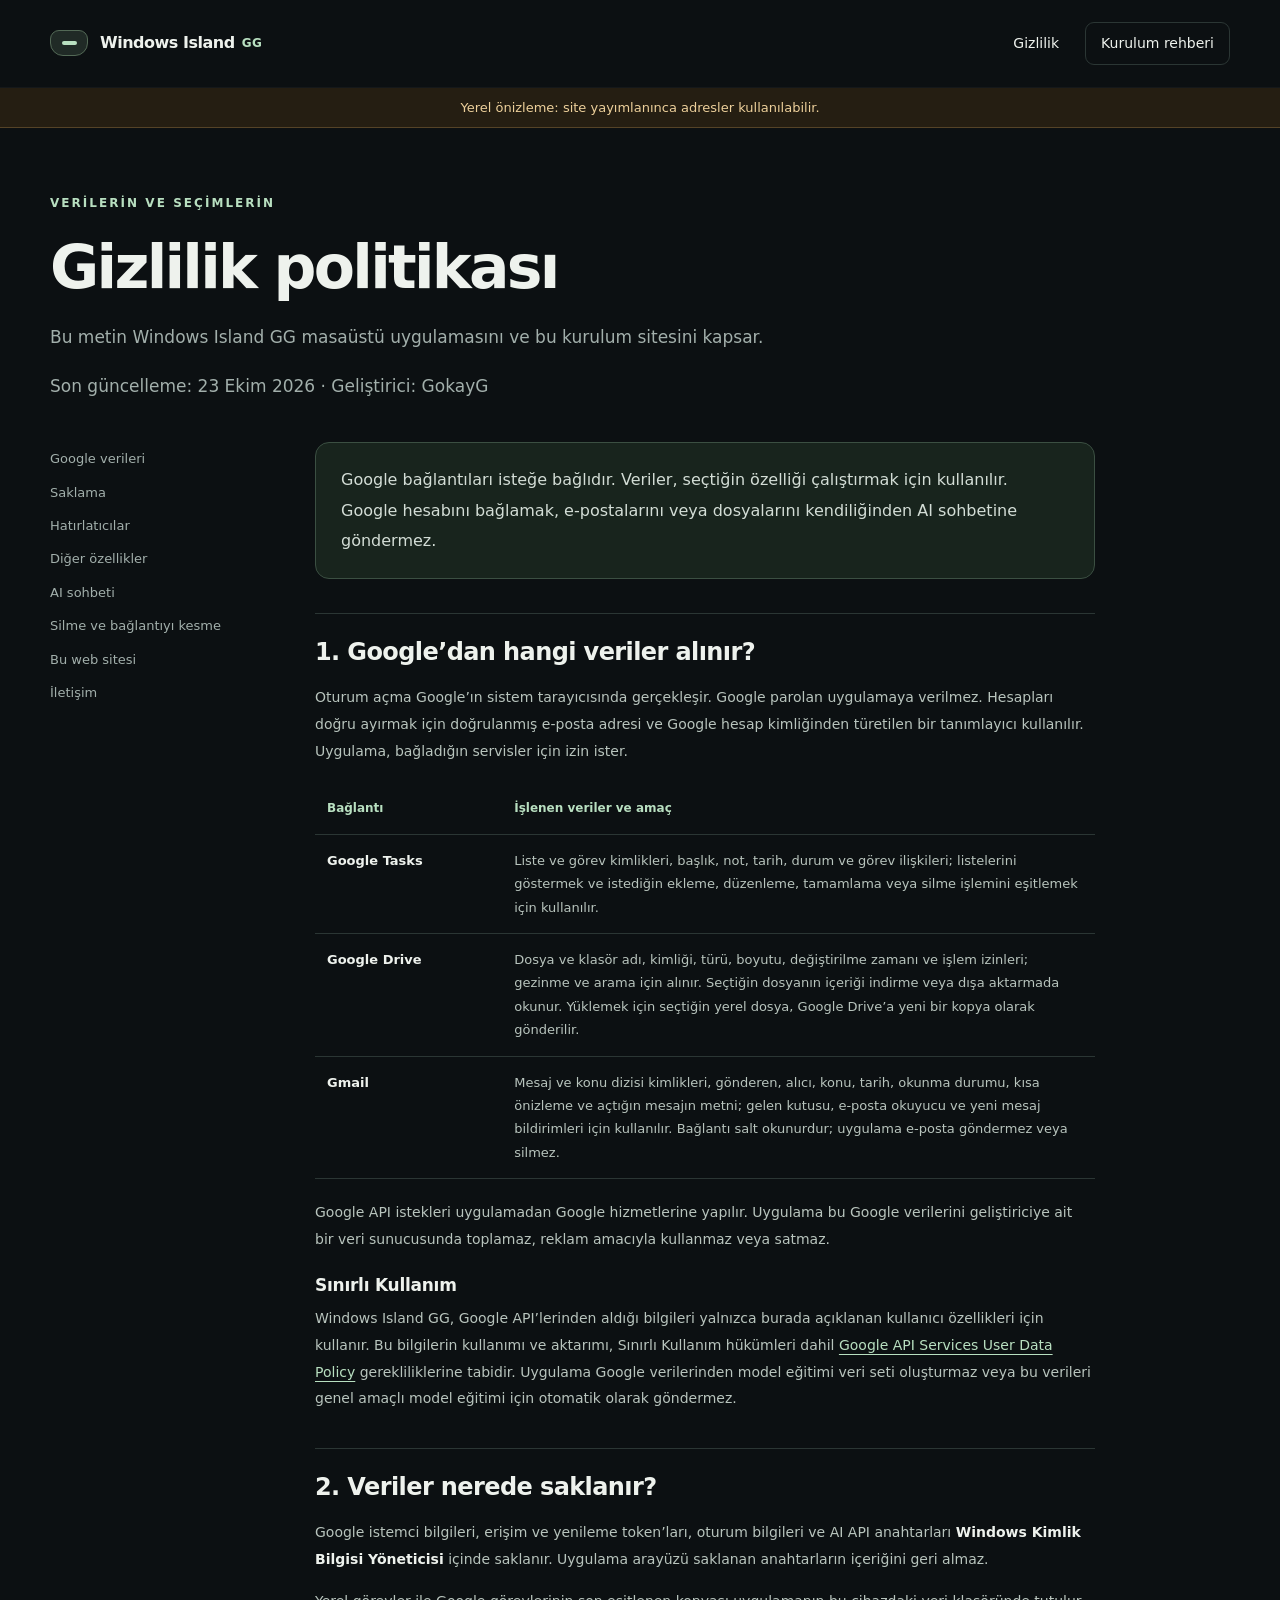
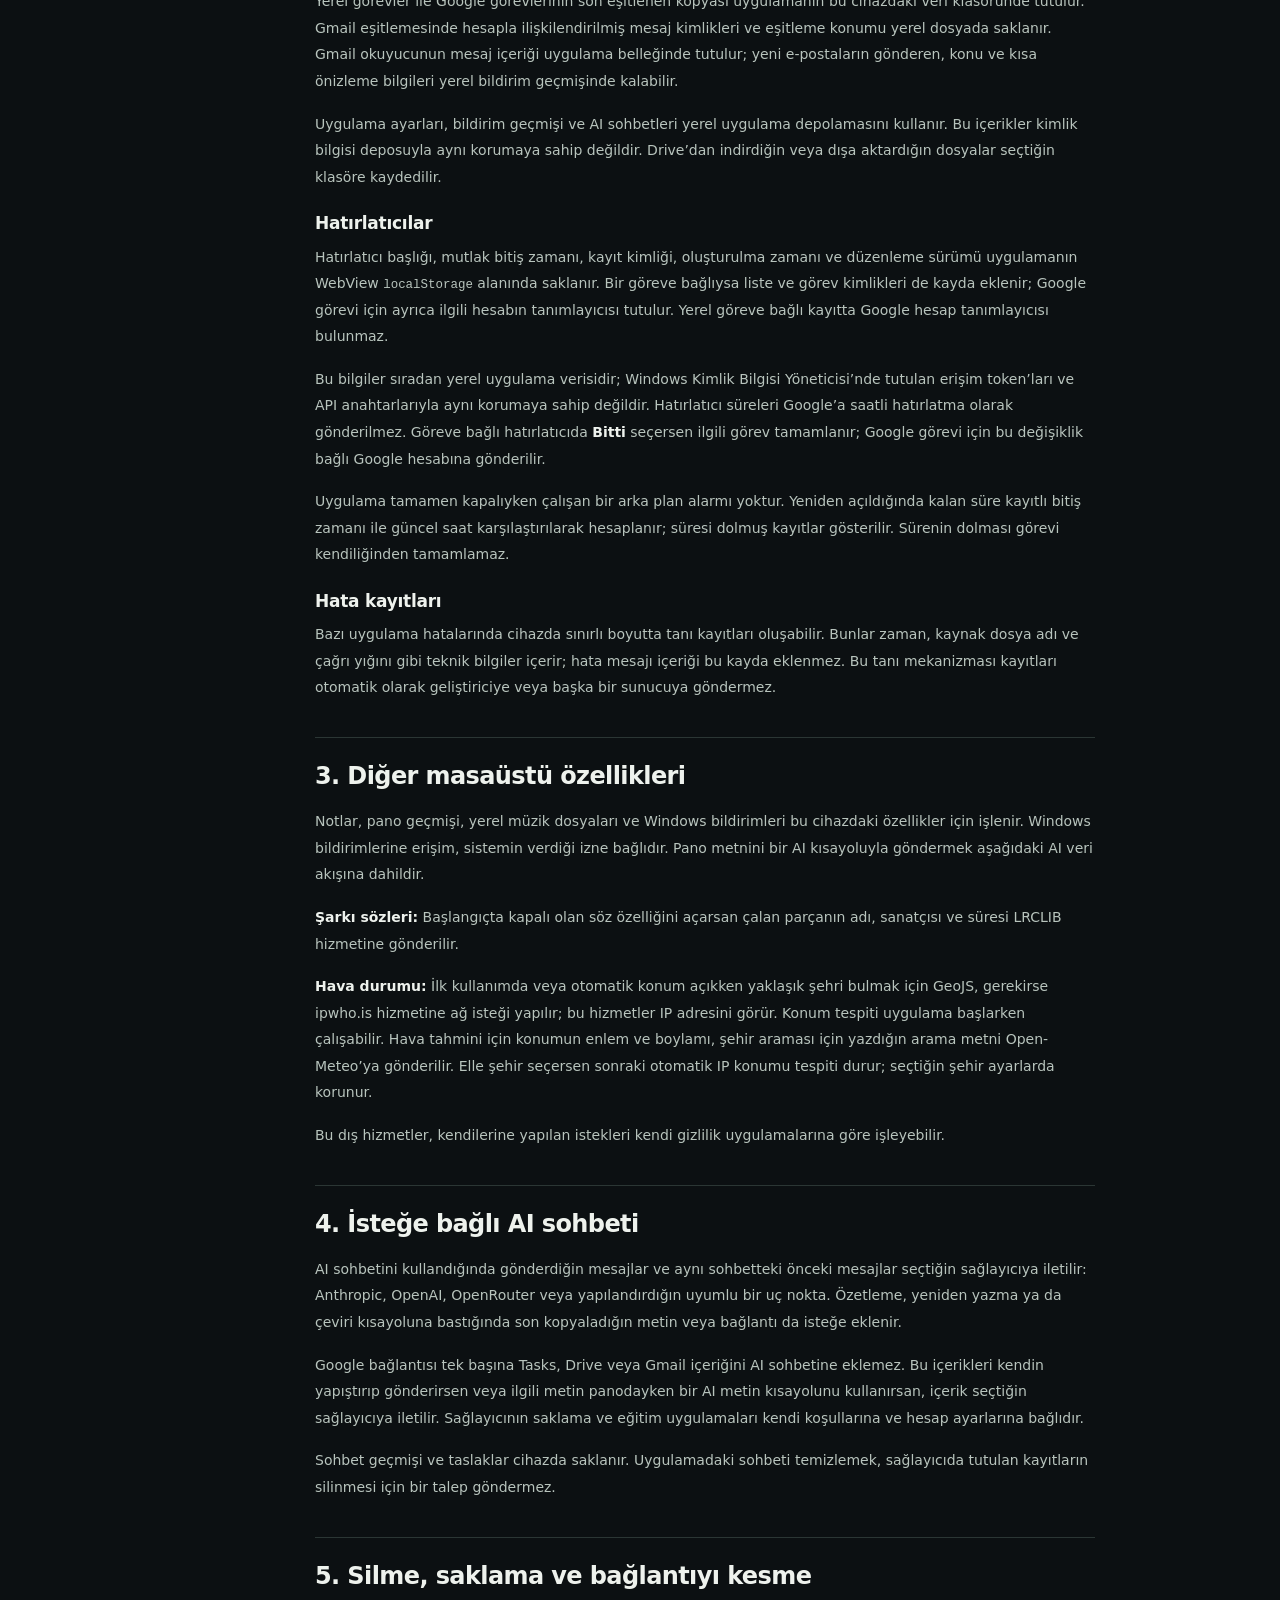
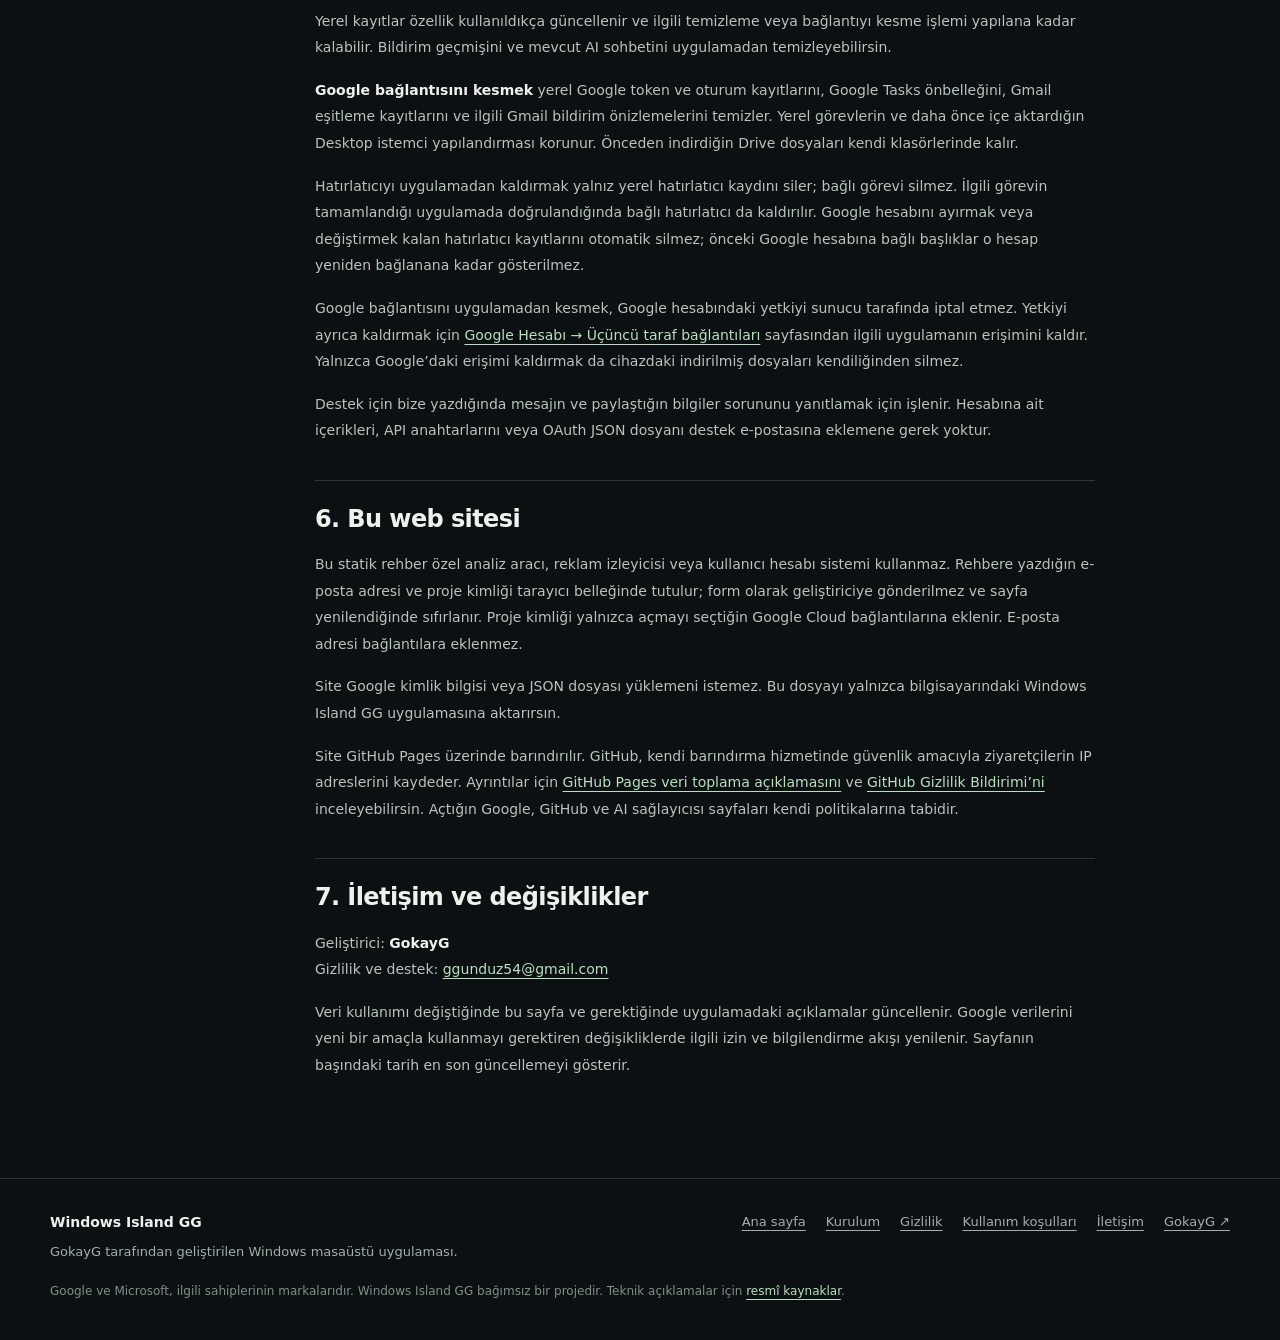
==== commit f3b6a43f: "Publish Windows Island GG information and Google setup guide" ====
--- a/privacy.html
+++ b/privacy.html
@@ -1,10 +1,10 @@
 <!doctype html>
 <html lang="tr"><head><meta charset="utf-8"><meta name="viewport" content="width=device-width,initial-scale=1"><meta name="theme-color" content="#0c1012"><meta name="description" content="Windows Island GG’nin Google verilerini, yerel depolamayı ve isteğe bağlı AI sohbetini nasıl kullandığını öğren."><meta name="referrer" content="strict-origin-when-cross-origin"><title>Gizlilik politikası · Windows Island GG</title><link rel="stylesheet" href="assets/site.css"><script src="assets/setup.js" defer></script></head><body><a class="skip-link" href="#main">İçeriğe geç</a>
 <header class="site-header"><div class="container header-inner"><a class="brand" href="index.html" aria-label="Windows Island GG ana sayfa"><span class="brand-mark" aria-hidden="true"></span>Windows Island <span>GG</span></a><nav class="header-nav" aria-label="Ana gezinme"><a href="privacy.html" class="hide-mobile" aria-current="page">Gizlilik</a><a href="setup.html" class="nav-action">Kurulum rehberi</a></nav></div></header>
-<div class="local-preview" data-local-preview hidden>Yerel önizleme: site yayımlanınca adresler kullanılabilir.</div><main id="main" class="container"><div class="page-heading"><p class="eyebrow">Verilerin ve seçimlerin</p><h1>Gizlilik politikası</h1><p>Bu metin Windows Island GG masaüstü uygulamasını ve bu kurulum sitesini kapsar.</p><p class="meta">Son güncelleme: 23 Ekim 2026 · Geliştirici: GokayG</p></div><div class="legal-wrap"><nav class="legal-nav" aria-label="Gizlilik bölümleri"><a href="#google-data">Google verileri</a><a href="#storage">Saklama</a><a href="#other-features">Diğer özellikler</a><a href="#ai">AI sohbeti</a><a href="#delete">Silme ve bağlantıyı kesme</a><a href="#site">Bu web sitesi</a><a href="#contact">İletişim</a></nav><article class="legal-content"><p class="legal-lead">Google bağlantıları isteğe bağlıdır. Veriler, seçtiğin özelliği çalıştırmak için kullanılır. Google hesabını bağlamak, e-postalarını veya dosyalarını kendiliğinden AI sohbetine göndermez.</p>
+<div class="local-preview" data-local-preview hidden>Yerel önizleme: site yayımlanınca adresler kullanılabilir.</div><main id="main" class="container"><div class="page-heading"><p class="eyebrow">Verilerin ve seçimlerin</p><h1>Gizlilik politikası</h1><p>Bu metin Windows Island GG masaüstü uygulamasını ve bu kurulum sitesini kapsar.</p><p class="meta">Son güncelleme: 23 Ekim 2026 · Geliştirici: GokayG</p></div><div class="legal-wrap"><nav class="legal-nav" aria-label="Gizlilik bölümleri"><a href="#google-data">Google verileri</a><a href="#storage">Saklama</a><a href="#reminders">Hatırlatıcılar</a><a href="#other-features">Diğer özellikler</a><a href="#ai">AI sohbeti</a><a href="#delete">Silme ve bağlantıyı kesme</a><a href="#site">Bu web sitesi</a><a href="#contact">İletişim</a></nav><article class="legal-content"><p class="legal-lead">Google bağlantıları isteğe bağlıdır. Veriler, seçtiğin özelliği çalıştırmak için kullanılır. Google hesabını bağlamak, e-postalarını veya dosyalarını kendiliğinden AI sohbetine göndermez.</p>
 <section id="google-data"><h2>1. Google’dan hangi veriler alınır?</h2><p>Oturum açma Google’ın sistem tarayıcısında gerçekleşir. Google parolan uygulamaya verilmez. Hesapları doğru ayırmak için doğrulanmış e-posta adresi ve Google hesap kimliğinden türetilen bir tanımlayıcı kullanılır. Uygulama, bağladığın servisler için izin ister.</p><div class="table-scroll"><table class="legal-table"><thead><tr><th>Bağlantı</th><th>İşlenen veriler ve amaç</th></tr></thead><tbody><tr><td>Google Tasks</td><td>Liste ve görev kimlikleri, başlık, not, tarih, durum ve görev ilişkileri; listelerini göstermek ve istediğin ekleme, düzenleme, tamamlama veya silme işlemini eşitlemek için kullanılır.</td></tr><tr><td>Google Drive</td><td>Dosya ve klasör adı, kimliği, türü, boyutu, değiştirilme zamanı ve işlem izinleri; gezinme ve arama için alınır. Seçtiğin dosyanın içeriği indirme veya dışa aktarmada okunur. Yüklemek için seçtiğin yerel dosya, Google Drive’a yeni bir kopya olarak gönderilir.</td></tr><tr><td>Gmail</td><td>Mesaj ve konu dizisi kimlikleri, gönderen, alıcı, konu, tarih, okunma durumu, kısa önizleme ve açtığın mesajın metni; gelen kutusu, e-posta okuyucu ve yeni mesaj bildirimleri için kullanılır. Bağlantı salt okunurdur; uygulama e-posta göndermez veya silmez.</td></tr></tbody></table></div><p>Google API istekleri uygulamadan Google hizmetlerine yapılır. Uygulama bu Google verilerini geliştiriciye ait bir veri sunucusunda toplamaz, reklam amacıyla kullanmaz veya satmaz.</p><h3>Sınırlı Kullanım</h3><p>Windows Island GG, Google API’lerinden aldığı bilgileri yalnızca burada açıklanan kullanıcı özellikleri için kullanır. Bu bilgilerin kullanımı ve aktarımı, Sınırlı Kullanım hükümleri dahil <a href="https://developers.google.com/terms/api-services-user-data-policy" target="_blank" rel="noopener noreferrer">Google API Services User Data Policy</a> gerekliliklerine tabidir. Uygulama Google verilerinden model eğitimi veri seti oluşturmaz veya bu verileri genel amaçlı model eğitimi için otomatik olarak göndermez.</p></section>
-<section id="storage"><h2>2. Veriler nerede saklanır?</h2><p>Google istemci bilgileri, erişim ve yenileme token’ları, oturum bilgileri ve AI API anahtarları <strong>Windows Kimlik Bilgisi Yöneticisi</strong> içinde saklanır. Uygulama arayüzü saklanan anahtarların içeriğini geri almaz.</p><p>Yerel görevler ile Google görevlerinin son eşitlenen kopyası uygulamanın bu cihazdaki veri klasöründe tutulur. Gmail eşitlemesinde hesapla ilişkilendirilmiş mesaj kimlikleri ve eşitleme konumu yerel dosyada saklanır. Gmail okuyucunun mesaj içeriği uygulama belleğinde tutulur; yeni e-postaların gönderen, konu ve kısa önizleme bilgileri yerel bildirim geçmişinde kalabilir.</p><p>Uygulama ayarları, bildirim geçmişi ve AI sohbetleri yerel uygulama depolamasını kullanır. Bu içerikler kimlik bilgisi deposuyla aynı korumaya sahip değildir. Drive’dan indirdiğin veya dışa aktardığın dosyalar seçtiğin klasöre kaydedilir.</p><h3>Hata kayıtları</h3><p>Bazı uygulama hatalarında cihazda sınırlı boyutta tanı kayıtları oluşabilir. Bunlar zaman, kaynak dosya adı ve çağrı yığını gibi teknik bilgiler içerir; hata mesajı içeriği bu kayda eklenmez. Bu tanı mekanizması kayıtları otomatik olarak geliştiriciye veya başka bir sunucuya göndermez.</p></section>
+<section id="storage"><h2>2. Veriler nerede saklanır?</h2><p>Google istemci bilgileri, erişim ve yenileme token’ları, oturum bilgileri ve AI API anahtarları <strong>Windows Kimlik Bilgisi Yöneticisi</strong> içinde saklanır. Uygulama arayüzü saklanan anahtarların içeriğini geri almaz.</p><p>Yerel görevler ile Google görevlerinin son eşitlenen kopyası uygulamanın bu cihazdaki veri klasöründe tutulur. Gmail eşitlemesinde hesapla ilişkilendirilmiş mesaj kimlikleri ve eşitleme konumu yerel dosyada saklanır. Gmail okuyucunun mesaj içeriği uygulama belleğinde tutulur; yeni e-postaların gönderen, konu ve kısa önizleme bilgileri yerel bildirim geçmişinde kalabilir.</p><p>Uygulama ayarları, bildirim geçmişi ve AI sohbetleri yerel uygulama depolamasını kullanır. Bu içerikler kimlik bilgisi deposuyla aynı korumaya sahip değildir. Drive’dan indirdiğin veya dışa aktardığın dosyalar seçtiğin klasöre kaydedilir.</p><h3 id="reminders">Hatırlatıcılar</h3><p>Hatırlatıcı başlığı, mutlak bitiş zamanı, kayıt kimliği, oluşturulma zamanı ve düzenleme sürümü uygulamanın WebView <code>localStorage</code> alanında saklanır. Bir göreve bağlıysa liste ve görev kimlikleri de kayda eklenir; Google görevi için ayrıca ilgili hesabın tanımlayıcısı tutulur. Yerel göreve bağlı kayıtta Google hesap tanımlayıcısı bulunmaz.</p><p>Bu bilgiler sıradan yerel uygulama verisidir; Windows Kimlik Bilgisi Yöneticisi’nde tutulan erişim token’ları ve API anahtarlarıyla aynı korumaya sahip değildir. Hatırlatıcı süreleri Google’a saatli hatırlatma olarak gönderilmez. Göreve bağlı hatırlatıcıda <strong>Bitti</strong> seçersen ilgili görev tamamlanır; Google görevi için bu değişiklik bağlı Google hesabına gönderilir.</p><p>Uygulama tamamen kapalıyken çalışan bir arka plan alarmı yoktur. Yeniden açıldığında kalan süre kayıtlı bitiş zamanı ile güncel saat karşılaştırılarak hesaplanır; süresi dolmuş kayıtlar gösterilir. Sürenin dolması görevi kendiliğinden tamamlamaz.</p><h3>Hata kayıtları</h3><p>Bazı uygulama hatalarında cihazda sınırlı boyutta tanı kayıtları oluşabilir. Bunlar zaman, kaynak dosya adı ve çağrı yığını gibi teknik bilgiler içerir; hata mesajı içeriği bu kayda eklenmez. Bu tanı mekanizması kayıtları otomatik olarak geliştiriciye veya başka bir sunucuya göndermez.</p></section>
 <section id="other-features"><h2>3. Diğer masaüstü özellikleri</h2><p>Notlar, pano geçmişi, yerel müzik dosyaları ve Windows bildirimleri bu cihazdaki özellikler için işlenir. Windows bildirimlerine erişim, sistemin verdiği izne bağlıdır. Pano metnini bir AI kısayoluyla göndermek aşağıdaki AI veri akışına dahildir.</p><p><strong>Şarkı sözleri:</strong> Başlangıçta kapalı olan söz özelliğini açarsan çalan parçanın adı, sanatçısı ve süresi LRCLIB hizmetine gönderilir.</p><p><strong>Hava durumu:</strong> İlk kullanımda veya otomatik konum açıkken yaklaşık şehri bulmak için GeoJS, gerekirse ipwho.is hizmetine ağ isteği yapılır; bu hizmetler IP adresini görür. Konum tespiti uygulama başlarken çalışabilir. Hava tahmini için konumun enlem ve boylamı, şehir araması için yazdığın arama metni Open-Meteo’ya gönderilir. Elle şehir seçersen sonraki otomatik IP konumu tespiti durur; seçtiğin şehir ayarlarda korunur.</p><p>Bu dış hizmetler, kendilerine yapılan istekleri kendi gizlilik uygulamalarına göre işleyebilir.</p></section><section id="ai"><h2>4. İsteğe bağlı AI sohbeti</h2><p>AI sohbetini kullandığında gönderdiğin mesajlar ve aynı sohbetteki önceki mesajlar seçtiğin sağlayıcıya iletilir: Anthropic, OpenAI, OpenRouter veya yapılandırdığın uyumlu bir uç nokta. Özetleme, yeniden yazma ya da çeviri kısayoluna bastığında son kopyaladığın metin veya bağlantı da isteğe eklenir.</p><p>Google bağlantısı tek başına Tasks, Drive veya Gmail içeriğini AI sohbetine eklemez. Bu içerikleri kendin yapıştırıp gönderirsen veya ilgili metin panodayken bir AI metin kısayolunu kullanırsan, içerik seçtiğin sağlayıcıya iletilir. Sağlayıcının saklama ve eğitim uygulamaları kendi koşullarına ve hesap ayarlarına bağlıdır.</p><p>Sohbet geçmişi ve taslaklar cihazda saklanır. Uygulamadaki sohbeti temizlemek, sağlayıcıda tutulan kayıtların silinmesi için bir talep göndermez.</p></section>
-<section id="delete"><h2>5. Silme, saklama ve bağlantıyı kesme</h2><p>Yerel kayıtlar özellik kullanıldıkça güncellenir ve ilgili temizleme veya bağlantıyı kesme işlemi yapılana kadar kalabilir. Bildirim geçmişini ve mevcut AI sohbetini uygulamadan temizleyebilirsin.</p><p><strong>Google bağlantısını kesmek</strong> yerel Google token ve oturum kayıtlarını, Google Tasks önbelleğini, Gmail eşitleme kayıtlarını ve ilgili Gmail bildirim önizlemelerini temizler. Yerel görevlerin ve daha önce içe aktardığın Desktop istemci yapılandırması korunur. Önceden indirdiğin Drive dosyaları kendi klasörlerinde kalır.</p><p>Bu işlem Google hesabındaki yetkiyi sunucu tarafında iptal etmez. Yetkiyi ayrıca kaldırmak için <a href="https://myaccount.google.com/connections" target="_blank" rel="noopener noreferrer">Google Hesabı → Üçüncü taraf bağlantıları</a> sayfasından ilgili uygulamanın erişimini kaldır. Yalnızca Google’daki erişimi kaldırmak da cihazdaki indirilmiş dosyaları kendiliğinden silmez.</p><p>Destek için bize yazdığında mesajın ve paylaştığın bilgiler sorununu yanıtlamak için işlenir. Hesabına ait içerikleri, API anahtarlarını veya OAuth JSON dosyanı destek e-postasına eklemene gerek yoktur.</p></section>
+<section id="delete"><h2>5. Silme, saklama ve bağlantıyı kesme</h2><p>Yerel kayıtlar özellik kullanıldıkça güncellenir ve ilgili temizleme veya bağlantıyı kesme işlemi yapılana kadar kalabilir. Bildirim geçmişini ve mevcut AI sohbetini uygulamadan temizleyebilirsin.</p><p><strong>Google bağlantısını kesmek</strong> yerel Google token ve oturum kayıtlarını, Google Tasks önbelleğini, Gmail eşitleme kayıtlarını ve ilgili Gmail bildirim önizlemelerini temizler. Yerel görevlerin ve daha önce içe aktardığın Desktop istemci yapılandırması korunur. Önceden indirdiğin Drive dosyaları kendi klasörlerinde kalır.</p><p>Hatırlatıcıyı uygulamadan kaldırmak yalnız yerel hatırlatıcı kaydını siler; bağlı görevi silmez. İlgili görevin tamamlandığı uygulamada doğrulandığında bağlı hatırlatıcı da kaldırılır. Google hesabını ayırmak veya değiştirmek kalan hatırlatıcı kayıtlarını otomatik silmez; önceki Google hesabına bağlı başlıklar o hesap yeniden bağlanana kadar gösterilmez.</p><p>Google bağlantısını uygulamadan kesmek, Google hesabındaki yetkiyi sunucu tarafında iptal etmez. Yetkiyi ayrıca kaldırmak için <a href="https://myaccount.google.com/connections" target="_blank" rel="noopener noreferrer">Google Hesabı → Üçüncü taraf bağlantıları</a> sayfasından ilgili uygulamanın erişimini kaldır. Yalnızca Google’daki erişimi kaldırmak da cihazdaki indirilmiş dosyaları kendiliğinden silmez.</p><p>Destek için bize yazdığında mesajın ve paylaştığın bilgiler sorununu yanıtlamak için işlenir. Hesabına ait içerikleri, API anahtarlarını veya OAuth JSON dosyanı destek e-postasına eklemene gerek yoktur.</p></section>
 <section id="site"><h2>6. Bu web sitesi</h2><p>Bu statik rehber özel analiz aracı, reklam izleyicisi veya kullanıcı hesabı sistemi kullanmaz. Rehbere yazdığın e-posta adresi ve proje kimliği tarayıcı belleğinde tutulur; form olarak geliştiriciye gönderilmez ve sayfa yenilendiğinde sıfırlanır. Proje kimliği yalnızca açmayı seçtiğin Google Cloud bağlantılarına eklenir. E-posta adresi bağlantılara eklenmez.</p><p>Site Google kimlik bilgisi veya JSON dosyası yüklemeni istemez. Bu dosyayı yalnızca bilgisayarındaki Windows Island GG uygulamasına aktarırsın.</p><p>Site GitHub Pages üzerinde barındırılır. GitHub, kendi barındırma hizmetinde güvenlik amacıyla ziyaretçilerin IP adreslerini kaydeder. Ayrıntılar için <a href="https://docs.github.com/en/pages/getting-started-with-github-pages/what-is-github-pages#data-collection" target="_blank" rel="noopener noreferrer">GitHub Pages veri toplama açıklamasını</a> ve <a href="https://docs.github.com/en/site-policy/privacy-policies/github-general-privacy-statement" target="_blank" rel="noopener noreferrer">GitHub Gizlilik Bildirimi’ni</a> inceleyebilirsin. Açtığın Google, GitHub ve AI sağlayıcısı sayfaları kendi politikalarına tabidir.</p></section>
 <section id="contact"><h2>7. İletişim ve değişiklikler</h2><p>Geliştirici: <strong>GokayG</strong><br>Gizlilik ve destek: <a href="mailto:ggunduz54@gmail.com">ggunduz54@gmail.com</a></p><p>Veri kullanımı değiştiğinde bu sayfa ve gerektiğinde uygulamadaki açıklamalar güncellenir. Google verilerini yeni bir amaçla kullanmayı gerektiren değişikliklerde ilgili izin ve bilgilendirme akışı yenilenir. Sayfanın başındaki tarih en son güncellemeyi gösterir.</p></section></article></div></main><footer class="site-footer"><div class="container"><div class="footer-top"><div class="footer-brand">Windows Island GG<small>GokayG tarafından geliştirilen Windows masaüstü uygulaması.</small></div><nav class="footer-links" aria-label="Alt bilgi"><a href="index.html">Ana sayfa</a><a href="setup.html">Kurulum</a><a href="privacy.html">Gizlilik</a><a href="terms.html">Kullanım koşulları</a><a href="mailto:ggunduz54@gmail.com">İletişim</a><a href="https://github.com/GokayG" target="_blank" rel="noopener noreferrer">GokayG ↗</a></nav></div><p class="footer-meta">Google ve Microsoft, ilgili sahiplerinin markalarıdır. Windows Island GG bağımsız bir projedir. Teknik açıklamalar için <a href="setup.html#sources">resmî kaynaklar</a>.</p></div></footer></body></html>
